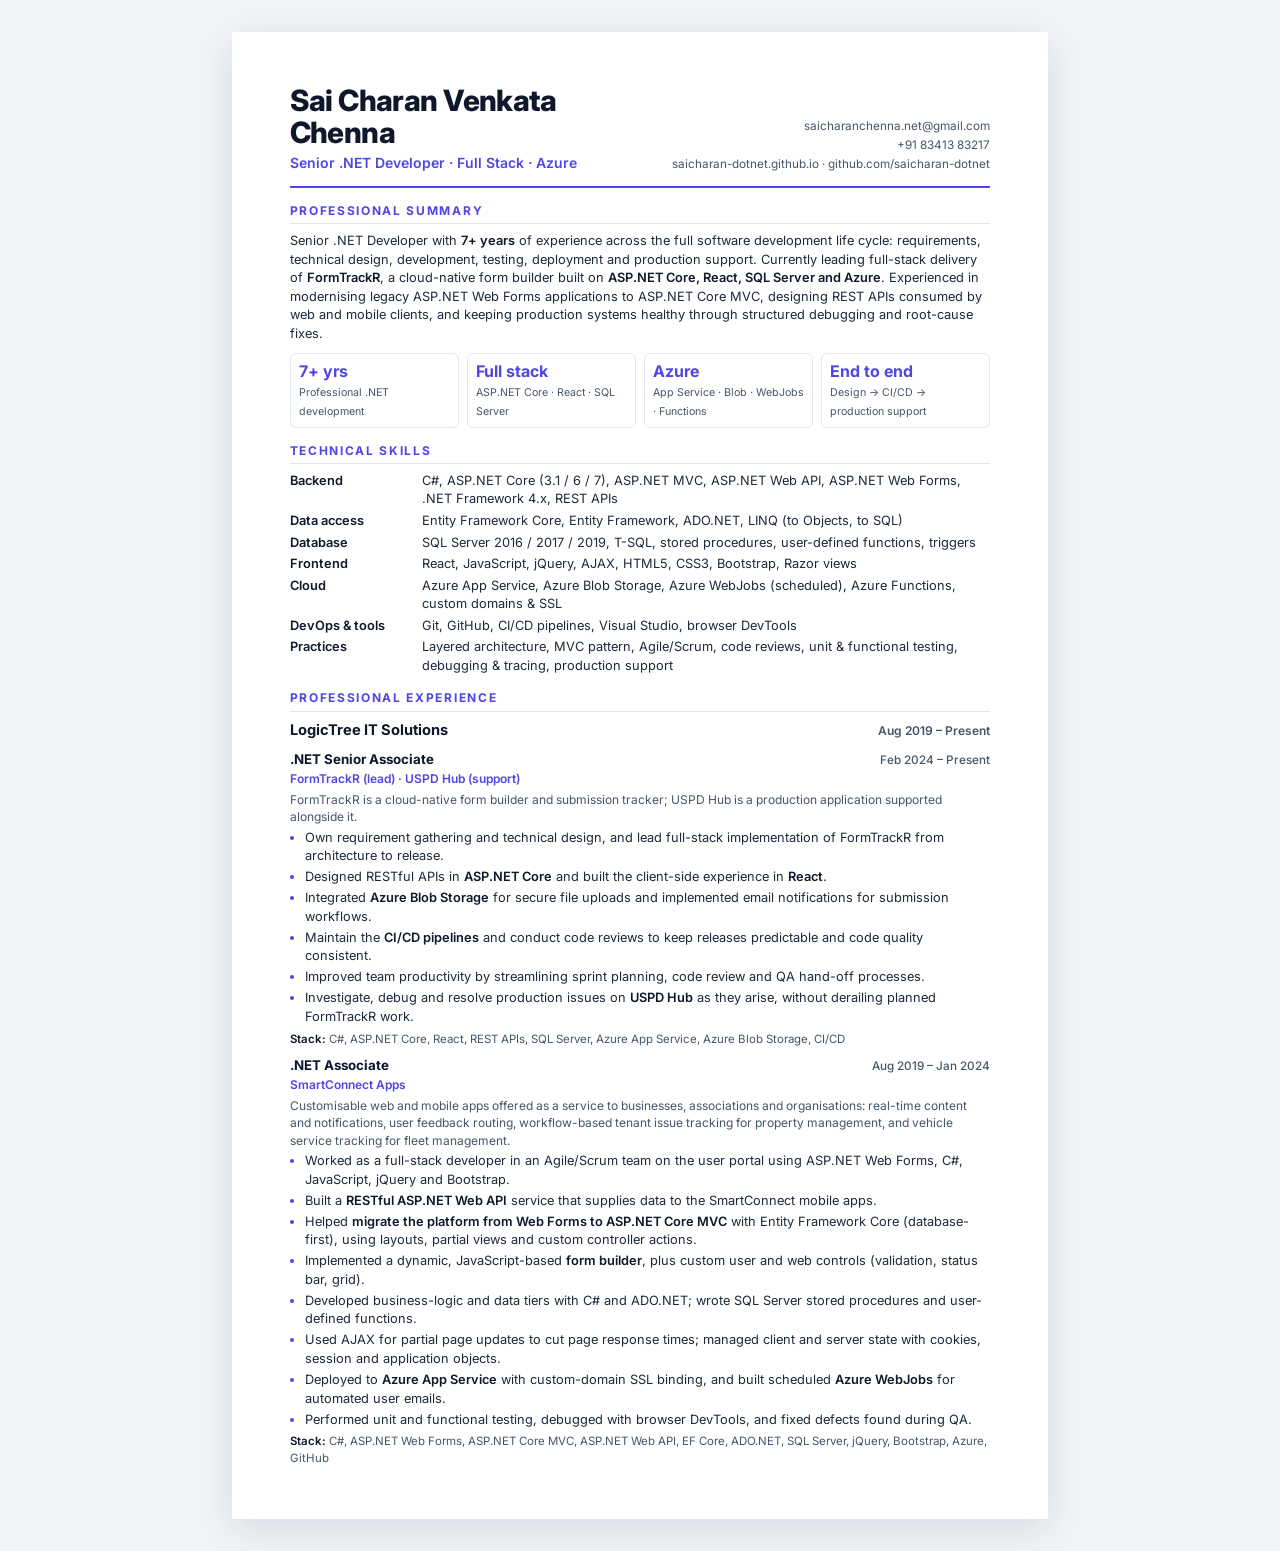
==== resume/resume.html @ d0e2ea47 "Redesign portfolio UI and refresh resume - New responsive design with dark/light themes, animated he" ====
<!DOCTYPE html>
<html lang="en">
<head>
<meta charset="UTF-8">
<meta name="viewport" content="width=device-width, initial-scale=1.0">
<title>Sai Charan Venkata Chenna – Resume</title>
<!--
  Source for Sai_Charan_Senior_DotNet_Developer_Resume.pdf.
  Edit this file, then regenerate the PDF with:  node resume/build-pdf.js
-->
<link rel="preconnect" href="https://fonts.googleapis.com">
<link rel="preconnect" href="https://fonts.gstatic.com" crossorigin>
<link href="https://fonts.googleapis.com/css2?family=Inter:wght@400;500;600;700;800&display=swap" rel="stylesheet">
<style>
  @page { size: Letter; margin: 0.55in 0.6in; }
  * { box-sizing: border-box; margin: 0; padding: 0; }
  :root { --ink: #0f172a; --muted: #475569; --accent: #4f46e5; --rule: #e2e8f0; }
  body { font-family: Inter, "Segoe UI", Arial, sans-serif; color: var(--ink); font-size: 9.6pt; line-height: 1.45; background: #fff; }
  .page { max-width: 7.3in; margin: 0 auto; }
  @media screen { body { background: #f1f5f9; padding: 32px 16px; } .page { background: #fff; padding: 0.55in 0.6in; box-shadow: 0 10px 40px rgba(15,23,42,.12); max-width: 8.5in; } }

  header { display: flex; justify-content: space-between; align-items: flex-end; gap: 24px; padding-bottom: 12px; border-bottom: 2.5px solid var(--accent); }
  h1 { font-size: 22pt; font-weight: 800; letter-spacing: -0.02em; line-height: 1.1; }
  .title { color: var(--accent); font-weight: 600; font-size: 10.5pt; margin-top: 4px; }
  .contact { text-align: right; white-space: nowrap; font-size: 8.8pt; color: var(--muted); line-height: 1.6; }
  .contact a { color: var(--muted); text-decoration: none; }

  section { margin-top: 14px; }
  h2 { font-size: 9pt; font-weight: 700; letter-spacing: 0.14em; text-transform: uppercase; color: var(--accent); padding-bottom: 4px; border-bottom: 1px solid var(--rule); margin-bottom: 8px; }
  p { color: #1e293b; }
  ul { padding-left: 15px; }
  li { margin: 2.5px 0; color: #1e293b; }
  li::marker { color: var(--accent); }
  strong { font-weight: 600; color: var(--ink); }

  .highlights { display: grid; grid-template-columns: repeat(4, 1fr); gap: 8px; margin-top: 10px; }
  .hl { border: 1px solid var(--rule); border-radius: 6px; padding: 6px 8px; }
  .hl b { display: block; font-size: 12pt; color: var(--accent); }
  .hl span { font-size: 8pt; color: var(--muted); }

  .skills { display: grid; grid-template-columns: 1.25in 1fr; row-gap: 3px; column-gap: 12px; }
  .skills dt { font-weight: 600; }
  .skills dd { color: #1e293b; }

  .company { display: flex; justify-content: space-between; align-items: baseline; margin-bottom: 2px; }
  .company h3 { font-size: 11pt; font-weight: 700; }
  .company .when { font-weight: 600; color: var(--muted); font-size: 9pt; }
  .role { margin-top: 9px; break-inside: avoid-page; }
  .role-head { display: flex; justify-content: space-between; align-items: baseline; }
  .role-head h4 { font-size: 10pt; font-weight: 700; }
  .role-head .when { color: var(--muted); font-size: 8.8pt; font-weight: 500; }
  .project { color: var(--accent); font-weight: 600; font-size: 9pt; margin: 1px 0 3px; }
  .context { font-size: 9pt; color: var(--muted); margin-bottom: 3px; }
  .stack { font-size: 8.6pt; color: var(--muted); margin-top: 4px; }
  .stack b { color: var(--ink); font-weight: 600; }
</style>
</head>
<body>
<div class="page">

<header>
  <div>
    <h1>Sai Charan Venkata Chenna</h1>
    <div class="title">Senior .NET Developer · Full Stack · Azure</div>
  </div>
  <div class="contact">
    <a href="mailto:saicharanchenna.net@gmail.com">saicharanchenna.net@gmail.com</a><br>
    +91 83413 83217<br>
    <a href="https://saicharan-dotnet.github.io">saicharan-dotnet.github.io</a> · <a href="https://github.com/saicharan-dotnet">github.com/saicharan-dotnet</a>
  </div>
</header>

<section>
  <h2>Professional Summary</h2>
  <p>
    Senior .NET Developer with <strong>7+ years</strong> of experience across the full software development life cycle:
    requirements, technical design, development, testing, deployment and production support. Currently leading full-stack
    delivery of <strong>FormTrackR</strong>, a cloud-native form builder built on <strong>ASP.NET Core, React, SQL Server and Azure</strong>.
    Experienced in modernising legacy ASP.NET Web Forms applications to ASP.NET Core MVC, designing REST APIs consumed by web
    and mobile clients, and keeping production systems healthy through structured debugging and root-cause fixes.
  </p>
  <div class="highlights">
    <div class="hl"><b>7+ yrs</b><span>Professional .NET development</span></div>
    <div class="hl"><b>Full stack</b><span>ASP.NET Core · React · SQL Server</span></div>
    <div class="hl"><b>Azure</b><span>App Service · Blob · WebJobs · Functions</span></div>
    <div class="hl"><b>End to end</b><span>Design → CI/CD → production support</span></div>
  </div>
</section>

<section>
  <h2>Technical Skills</h2>
  <dl class="skills">
    <dt>Backend</dt><dd>C#, ASP.NET Core (3.1 / 6 / 7), ASP.NET MVC, ASP.NET Web API, ASP.NET Web Forms, .NET Framework 4.x, REST APIs</dd>
    <dt>Data access</dt><dd>Entity Framework Core, Entity Framework, ADO.NET, LINQ (to Objects, to SQL)</dd>
    <dt>Database</dt><dd>SQL Server 2016 / 2017 / 2019, T-SQL, stored procedures, user-defined functions, triggers</dd>
    <dt>Frontend</dt><dd>React, JavaScript, jQuery, AJAX, HTML5, CSS3, Bootstrap, Razor views</dd>
    <dt>Cloud</dt><dd>Azure App Service, Azure Blob Storage, Azure WebJobs (scheduled), Azure Functions, custom domains &amp; SSL</dd>
    <dt>DevOps &amp; tools</dt><dd>Git, GitHub, CI/CD pipelines, Visual Studio, browser DevTools</dd>
    <dt>Practices</dt><dd>Layered architecture, MVC pattern, Agile/Scrum, code reviews, unit &amp; functional testing, debugging &amp; tracing, production support</dd>
  </dl>
</section>

<section>
  <h2>Professional Experience</h2>

  <div class="company">
    <h3>LogicTree IT Solutions</h3>
    <span class="when">Aug 2019 – Present</span>
  </div>

  <div class="role">
    <div class="role-head"><h4>.NET Senior Associate</h4><span class="when">Feb 2024 – Present</span></div>
    <div class="project">FormTrackR (lead) · USPD Hub (support)</div>
    <div class="context">FormTrackR is a cloud-native form builder and submission tracker; USPD Hub is a production application supported alongside it.</div>
    <ul>
      <li>Own requirement gathering and technical design, and lead full-stack implementation of FormTrackR from architecture to release.</li>
      <li>Designed RESTful APIs in <strong>ASP.NET Core</strong> and built the client-side experience in <strong>React</strong>.</li>
      <li>Integrated <strong>Azure Blob Storage</strong> for secure file uploads and implemented email notifications for submission workflows.</li>
      <li>Maintain the <strong>CI/CD pipelines</strong> and conduct code reviews to keep releases predictable and code quality consistent.</li>
      <li>Improved team productivity by streamlining sprint planning, code review and QA hand-off processes.</li>
      <li>Investigate, debug and resolve production issues on <strong>USPD Hub</strong> as they arise, without derailing planned FormTrackR work.</li>
    </ul>
    <div class="stack"><b>Stack:</b> C#, ASP.NET Core, React, REST APIs, SQL Server, Azure App Service, Azure Blob Storage, CI/CD</div>
  </div>

  <div class="role">
    <div class="role-head"><h4>.NET Associate</h4><span class="when">Aug 2019 – Jan 2024</span></div>
    <div class="project">SmartConnect Apps</div>
    <div class="context">
      Customisable web and mobile apps offered as a service to businesses, associations and organisations: real-time content
      and notifications, user feedback routing, workflow-based tenant issue tracking for property management, and vehicle
      service tracking for fleet management.
    </div>
    <ul>
      <li>Worked as a full-stack developer in an Agile/Scrum team on the user portal using ASP.NET Web Forms, C#, JavaScript, jQuery and Bootstrap.</li>
      <li>Built a <strong>RESTful ASP.NET Web API</strong> service that supplies data to the SmartConnect mobile apps.</li>
      <li>Helped <strong>migrate the platform from Web Forms to ASP.NET Core MVC</strong> with Entity Framework Core (database-first), using layouts, partial views and custom controller actions.</li>
      <li>Implemented a dynamic, JavaScript-based <strong>form builder</strong>, plus custom user and web controls (validation, status bar, grid).</li>
      <li>Developed business-logic and data tiers with C# and ADO.NET; wrote SQL Server stored procedures and user-defined functions.</li>
      <li>Used AJAX for partial page updates to cut page response times; managed client and server state with cookies, session and application objects.</li>
      <li>Deployed to <strong>Azure App Service</strong> with custom-domain SSL binding, and built scheduled <strong>Azure WebJobs</strong> for automated user emails.</li>
      <li>Performed unit and functional testing, debugged with browser DevTools, and fixed defects found during QA.</li>
    </ul>
    <div class="stack"><b>Stack:</b> C#, ASP.NET Web Forms, ASP.NET Core MVC, ASP.NET Web API, EF Core, ADO.NET, SQL Server, jQuery, Bootstrap, Azure, GitHub</div>
  </div>
</section>

</div>
</body>
</html>
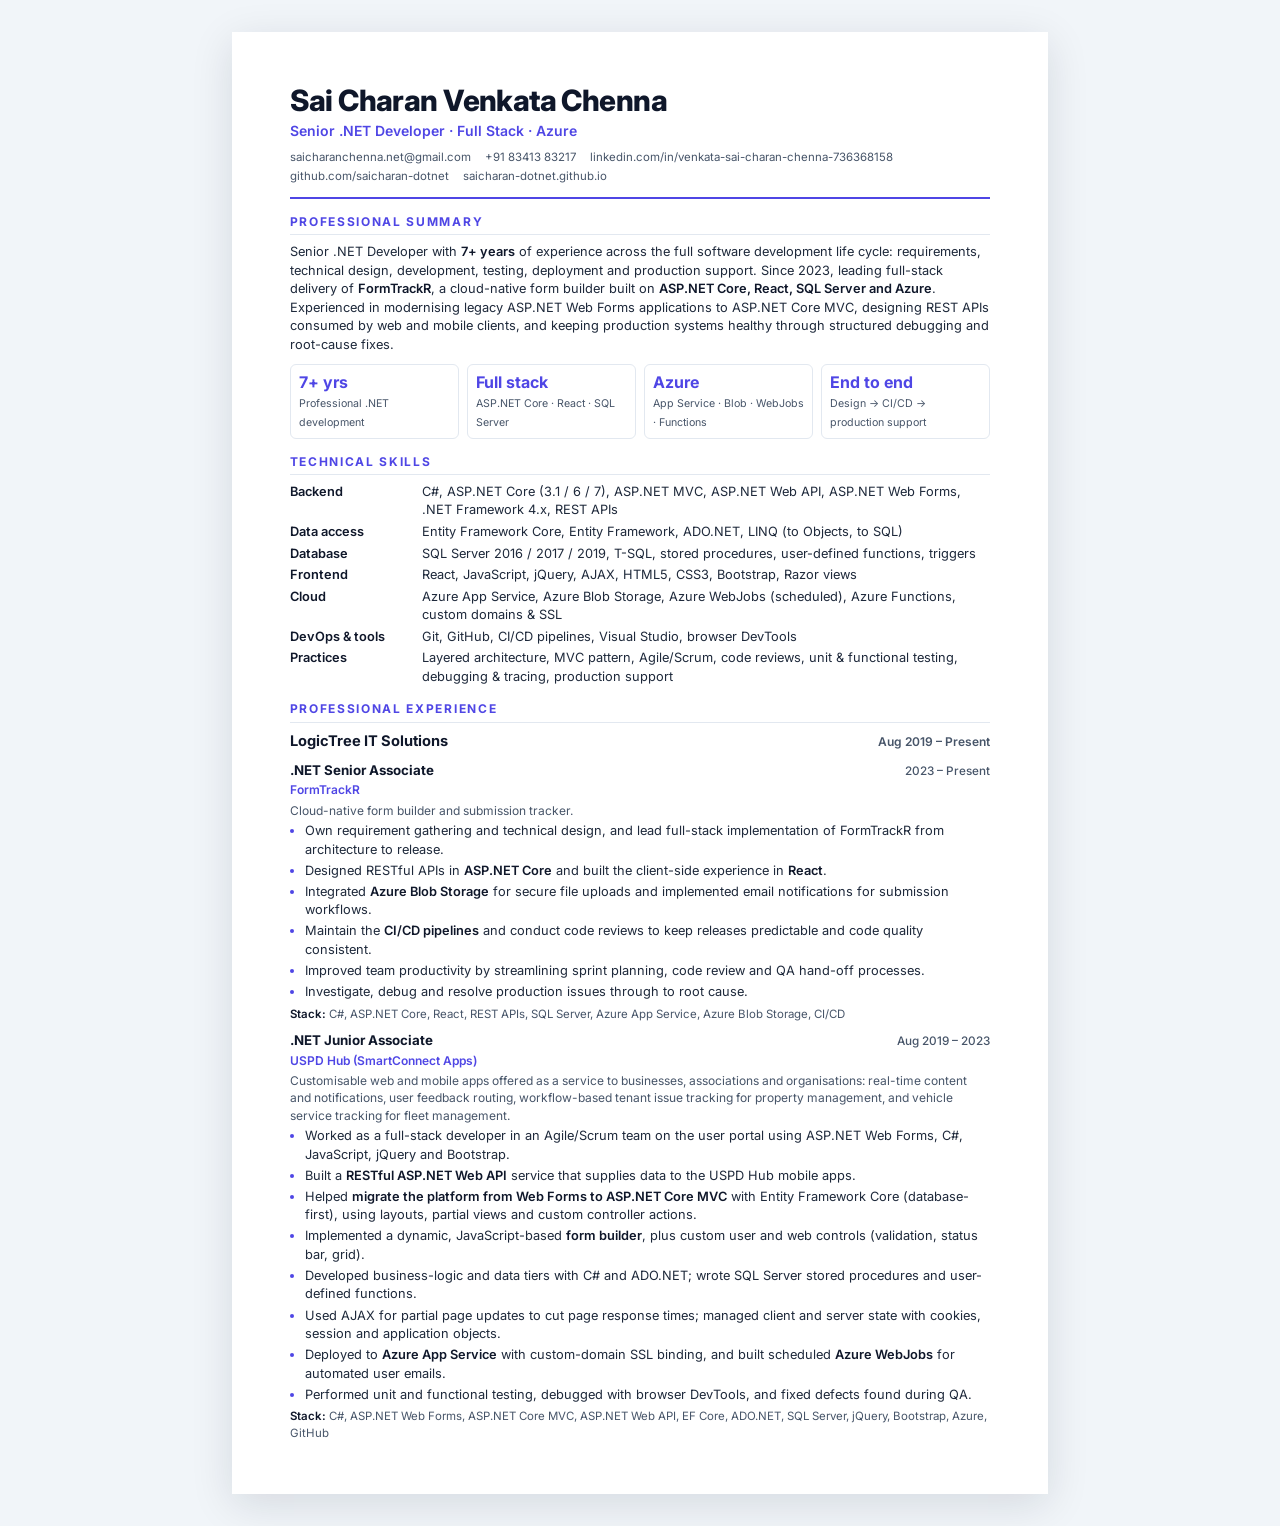
==== commit 7f41b2f0: "Correct role history and add LinkedIn - Junior Associate on USPD Hub (SmartConnect Apps), Aug 2019 -" ====
--- a/resume/resume.html
+++ b/resume/resume.html
@@ -19,10 +19,10 @@
   .page { max-width: 7.3in; margin: 0 auto; }
   @media screen { body { background: #f1f5f9; padding: 32px 16px; } .page { background: #fff; padding: 0.55in 0.6in; box-shadow: 0 10px 40px rgba(15,23,42,.12); max-width: 8.5in; } }
 
-  header { display: flex; justify-content: space-between; align-items: flex-end; gap: 24px; padding-bottom: 12px; border-bottom: 2.5px solid var(--accent); }
-  h1 { font-size: 22pt; font-weight: 800; letter-spacing: -0.02em; line-height: 1.1; }
+  header { padding-bottom: 12px; border-bottom: 2.5px solid var(--accent); }
+  h1 { white-space: nowrap; font-size: 22pt; font-weight: 800; letter-spacing: -0.02em; line-height: 1.1; }
   .title { color: var(--accent); font-weight: 600; font-size: 10.5pt; margin-top: 4px; }
-  .contact { text-align: right; white-space: nowrap; font-size: 8.8pt; color: var(--muted); line-height: 1.6; }
+  .contact { display: flex; flex-wrap: wrap; gap: 2px 14px; margin-top: 8px; font-size: 8.6pt; color: var(--muted); }
   .contact a { color: var(--muted); text-decoration: none; }
 
   section { margin-top: 14px; }
@@ -45,7 +45,8 @@
   .company { display: flex; justify-content: space-between; align-items: baseline; margin-bottom: 2px; }
   .company h3 { font-size: 11pt; font-weight: 700; }
   .company .when { font-weight: 600; color: var(--muted); font-size: 9pt; }
-  .role { margin-top: 9px; break-inside: avoid-page; }
+  .role { margin-top: 9px; }
+  .role-head, .project, .context { break-after: avoid; }
   .role-head { display: flex; justify-content: space-between; align-items: baseline; }
   .role-head h4 { font-size: 10pt; font-weight: 700; }
   .role-head .when { color: var(--muted); font-size: 8.8pt; font-weight: 500; }
@@ -64,9 +65,11 @@
     <div class="title">Senior .NET Developer · Full Stack · Azure</div>
   </div>
   <div class="contact">
-    <a href="mailto:saicharanchenna.net@gmail.com">saicharanchenna.net@gmail.com</a><br>
-    +91 83413 83217<br>
-    <a href="https://saicharan-dotnet.github.io">saicharan-dotnet.github.io</a> · <a href="https://github.com/saicharan-dotnet">github.com/saicharan-dotnet</a>
+    <a href="mailto:saicharanchenna.net@gmail.com">saicharanchenna.net@gmail.com</a>
+    <span>+91 83413 83217</span>
+    <a href="https://www.linkedin.com/in/venkata-sai-charan-chenna-736368158/">linkedin.com/in/venkata-sai-charan-chenna-736368158</a>
+    <a href="https://github.com/saicharan-dotnet">github.com/saicharan-dotnet</a>
+    <a href="https://saicharan-dotnet.github.io">saicharan-dotnet.github.io</a>
   </div>
 </header>
 
@@ -74,7 +77,7 @@
   <h2>Professional Summary</h2>
   <p>
     Senior .NET Developer with <strong>7+ years</strong> of experience across the full software development life cycle:
-    requirements, technical design, development, testing, deployment and production support. Currently leading full-stack
+    requirements, technical design, development, testing, deployment and production support. Since 2023, leading full-stack
     delivery of <strong>FormTrackR</strong>, a cloud-native form builder built on <strong>ASP.NET Core, React, SQL Server and Azure</strong>.
     Experienced in modernising legacy ASP.NET Web Forms applications to ASP.NET Core MVC, designing REST APIs consumed by web
     and mobile clients, and keeping production systems healthy through structured debugging and root-cause fixes.
@@ -109,23 +112,23 @@
   </div>
 
   <div class="role">
-    <div class="role-head"><h4>.NET Senior Associate</h4><span class="when">Feb 2024 – Present</span></div>
-    <div class="project">FormTrackR (lead) · USPD Hub (support)</div>
-    <div class="context">FormTrackR is a cloud-native form builder and submission tracker; USPD Hub is a production application supported alongside it.</div>
+    <div class="role-head"><h4>.NET Senior Associate</h4><span class="when">2023 – Present</span></div>
+    <div class="project">FormTrackR</div>
+    <div class="context">Cloud-native form builder and submission tracker.</div>
     <ul>
       <li>Own requirement gathering and technical design, and lead full-stack implementation of FormTrackR from architecture to release.</li>
       <li>Designed RESTful APIs in <strong>ASP.NET Core</strong> and built the client-side experience in <strong>React</strong>.</li>
       <li>Integrated <strong>Azure Blob Storage</strong> for secure file uploads and implemented email notifications for submission workflows.</li>
       <li>Maintain the <strong>CI/CD pipelines</strong> and conduct code reviews to keep releases predictable and code quality consistent.</li>
       <li>Improved team productivity by streamlining sprint planning, code review and QA hand-off processes.</li>
-      <li>Investigate, debug and resolve production issues on <strong>USPD Hub</strong> as they arise, without derailing planned FormTrackR work.</li>
+      <li>Investigate, debug and resolve production issues through to root cause.</li>
     </ul>
     <div class="stack"><b>Stack:</b> C#, ASP.NET Core, React, REST APIs, SQL Server, Azure App Service, Azure Blob Storage, CI/CD</div>
   </div>
 
   <div class="role">
-    <div class="role-head"><h4>.NET Associate</h4><span class="when">Aug 2019 – Jan 2024</span></div>
-    <div class="project">SmartConnect Apps</div>
+    <div class="role-head"><h4>.NET Junior Associate</h4><span class="when">Aug 2019 – 2023</span></div>
+    <div class="project">USPD Hub (SmartConnect Apps)</div>
     <div class="context">
       Customisable web and mobile apps offered as a service to businesses, associations and organisations: real-time content
       and notifications, user feedback routing, workflow-based tenant issue tracking for property management, and vehicle
@@ -133,7 +136,7 @@
     </div>
     <ul>
       <li>Worked as a full-stack developer in an Agile/Scrum team on the user portal using ASP.NET Web Forms, C#, JavaScript, jQuery and Bootstrap.</li>
-      <li>Built a <strong>RESTful ASP.NET Web API</strong> service that supplies data to the SmartConnect mobile apps.</li>
+      <li>Built a <strong>RESTful ASP.NET Web API</strong> service that supplies data to the USPD Hub mobile apps.</li>
       <li>Helped <strong>migrate the platform from Web Forms to ASP.NET Core MVC</strong> with Entity Framework Core (database-first), using layouts, partial views and custom controller actions.</li>
       <li>Implemented a dynamic, JavaScript-based <strong>form builder</strong>, plus custom user and web controls (validation, status bar, grid).</li>
       <li>Developed business-logic and data tiers with C# and ADO.NET; wrote SQL Server stored procedures and user-defined functions.</li>
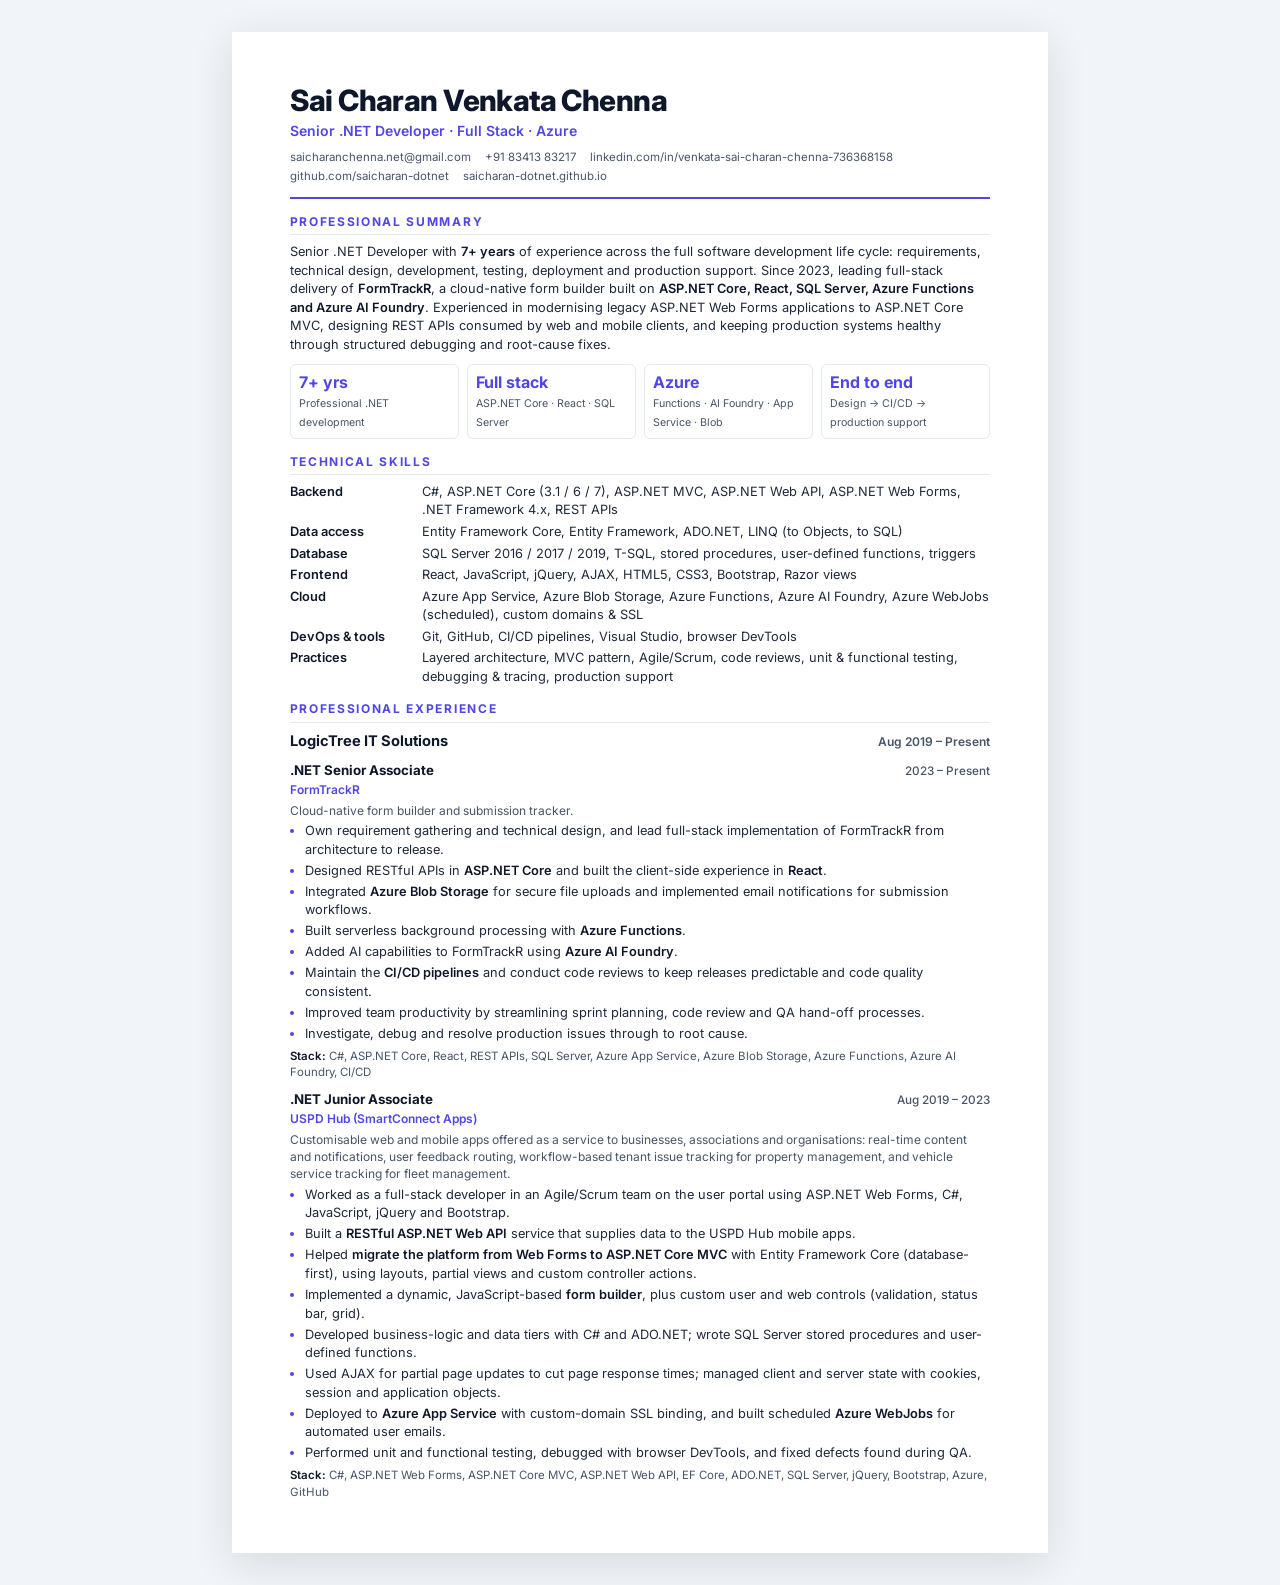
==== commit e57a4e3a: "Add Azure Functions and Azure AI Foundry to FormTrackR Co-Authored-By: Claude Opus 5.5 <noreply@anth" ====
--- a/resume/resume.html
+++ b/resume/resume.html
@@ -78,14 +78,14 @@
   <p>
     Senior .NET Developer with <strong>7+ years</strong> of experience across the full software development life cycle:
     requirements, technical design, development, testing, deployment and production support. Since 2023, leading full-stack
-    delivery of <strong>FormTrackR</strong>, a cloud-native form builder built on <strong>ASP.NET Core, React, SQL Server and Azure</strong>.
+    delivery of <strong>FormTrackR</strong>, a cloud-native form builder built on <strong>ASP.NET Core, React, SQL Server, Azure Functions and Azure AI Foundry</strong>.
     Experienced in modernising legacy ASP.NET Web Forms applications to ASP.NET Core MVC, designing REST APIs consumed by web
     and mobile clients, and keeping production systems healthy through structured debugging and root-cause fixes.
   </p>
   <div class="highlights">
     <div class="hl"><b>7+ yrs</b><span>Professional .NET development</span></div>
     <div class="hl"><b>Full stack</b><span>ASP.NET Core · React · SQL Server</span></div>
-    <div class="hl"><b>Azure</b><span>App Service · Blob · WebJobs · Functions</span></div>
+    <div class="hl"><b>Azure</b><span>Functions · AI Foundry · App Service · Blob</span></div>
     <div class="hl"><b>End to end</b><span>Design → CI/CD → production support</span></div>
   </div>
 </section>
@@ -97,7 +97,7 @@
     <dt>Data access</dt><dd>Entity Framework Core, Entity Framework, ADO.NET, LINQ (to Objects, to SQL)</dd>
     <dt>Database</dt><dd>SQL Server 2016 / 2017 / 2019, T-SQL, stored procedures, user-defined functions, triggers</dd>
     <dt>Frontend</dt><dd>React, JavaScript, jQuery, AJAX, HTML5, CSS3, Bootstrap, Razor views</dd>
-    <dt>Cloud</dt><dd>Azure App Service, Azure Blob Storage, Azure WebJobs (scheduled), Azure Functions, custom domains &amp; SSL</dd>
+    <dt>Cloud</dt><dd>Azure App Service, Azure Blob Storage, Azure Functions, Azure AI Foundry, Azure WebJobs (scheduled), custom domains &amp; SSL</dd>
     <dt>DevOps &amp; tools</dt><dd>Git, GitHub, CI/CD pipelines, Visual Studio, browser DevTools</dd>
     <dt>Practices</dt><dd>Layered architecture, MVC pattern, Agile/Scrum, code reviews, unit &amp; functional testing, debugging &amp; tracing, production support</dd>
   </dl>
@@ -119,11 +119,13 @@
       <li>Own requirement gathering and technical design, and lead full-stack implementation of FormTrackR from architecture to release.</li>
       <li>Designed RESTful APIs in <strong>ASP.NET Core</strong> and built the client-side experience in <strong>React</strong>.</li>
       <li>Integrated <strong>Azure Blob Storage</strong> for secure file uploads and implemented email notifications for submission workflows.</li>
+      <li>Built serverless background processing with <strong>Azure Functions</strong>.</li>
+      <li>Added AI capabilities to FormTrackR using <strong>Azure AI Foundry</strong>.</li>
       <li>Maintain the <strong>CI/CD pipelines</strong> and conduct code reviews to keep releases predictable and code quality consistent.</li>
       <li>Improved team productivity by streamlining sprint planning, code review and QA hand-off processes.</li>
       <li>Investigate, debug and resolve production issues through to root cause.</li>
     </ul>
-    <div class="stack"><b>Stack:</b> C#, ASP.NET Core, React, REST APIs, SQL Server, Azure App Service, Azure Blob Storage, CI/CD</div>
+    <div class="stack"><b>Stack:</b> C#, ASP.NET Core, React, REST APIs, SQL Server, Azure App Service, Azure Blob Storage, Azure Functions, Azure AI Foundry, CI/CD</div>
   </div>
 
   <div class="role">
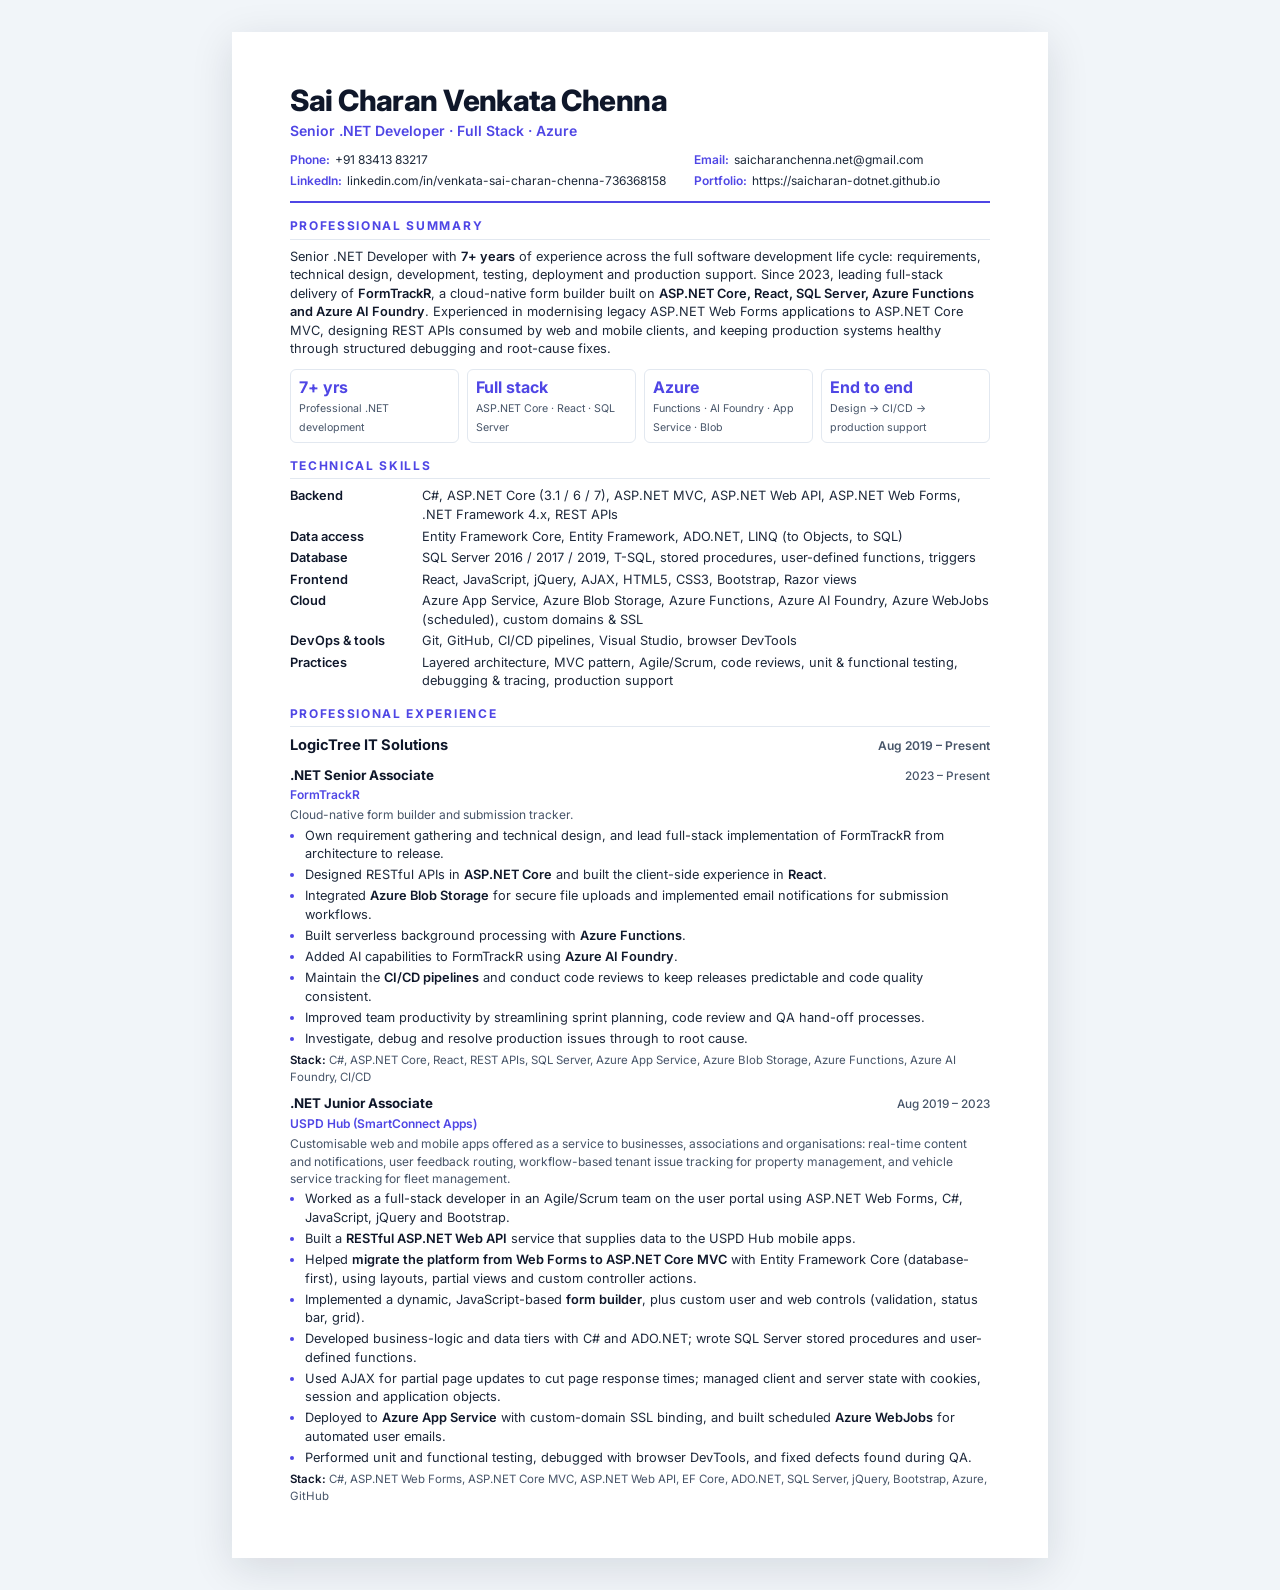
==== commit 9e5c5ae9: "Label resume contact details and drop GitHub link Co-Authored-By: Claude Opus 5.5 <noreply@anthropic" ====
--- a/resume/resume.html
+++ b/resume/resume.html
@@ -22,8 +22,9 @@
   header { padding-bottom: 12px; border-bottom: 2.5px solid var(--accent); }
   h1 { white-space: nowrap; font-size: 22pt; font-weight: 800; letter-spacing: -0.02em; line-height: 1.1; }
   .title { color: var(--accent); font-weight: 600; font-size: 10.5pt; margin-top: 4px; }
-  .contact { display: flex; flex-wrap: wrap; gap: 2px 14px; margin-top: 8px; font-size: 8.6pt; color: var(--muted); }
-  .contact a { color: var(--muted); text-decoration: none; }
+  .contact { display: grid; grid-template-columns: auto auto; justify-content: start; gap: 3px 28px; margin-top: 10px; font-size: 9pt; color: #1e293b; }
+  .contact b { color: var(--accent); font-weight: 600; margin-right: 2px; }
+  .contact a { color: #1e293b; text-decoration: none; }
 
   section { margin-top: 14px; }
   h2 { font-size: 9pt; font-weight: 700; letter-spacing: 0.14em; text-transform: uppercase; color: var(--accent); padding-bottom: 4px; border-bottom: 1px solid var(--rule); margin-bottom: 8px; }
@@ -65,11 +66,10 @@
     <div class="title">Senior .NET Developer · Full Stack · Azure</div>
   </div>
   <div class="contact">
-    <a href="mailto:saicharanchenna.net@gmail.com">saicharanchenna.net@gmail.com</a>
-    <span>+91 83413 83217</span>
-    <a href="https://www.linkedin.com/in/venkata-sai-charan-chenna-736368158/">linkedin.com/in/venkata-sai-charan-chenna-736368158</a>
-    <a href="https://github.com/saicharan-dotnet">github.com/saicharan-dotnet</a>
-    <a href="https://saicharan-dotnet.github.io">saicharan-dotnet.github.io</a>
+    <span><b>Phone:</b> +91 83413 83217</span>
+    <span><b>Email:</b> <a href="mailto:saicharanchenna.net@gmail.com">saicharanchenna.net@gmail.com</a></span>
+    <span><b>LinkedIn:</b> <a href="https://www.linkedin.com/in/venkata-sai-charan-chenna-736368158/">linkedin.com/in/venkata-sai-charan-chenna-736368158</a></span>
+    <span><b>Portfolio:</b> <a href="https://saicharan-dotnet.github.io">https://saicharan-dotnet.github.io</a></span>
   </div>
 </header>
 
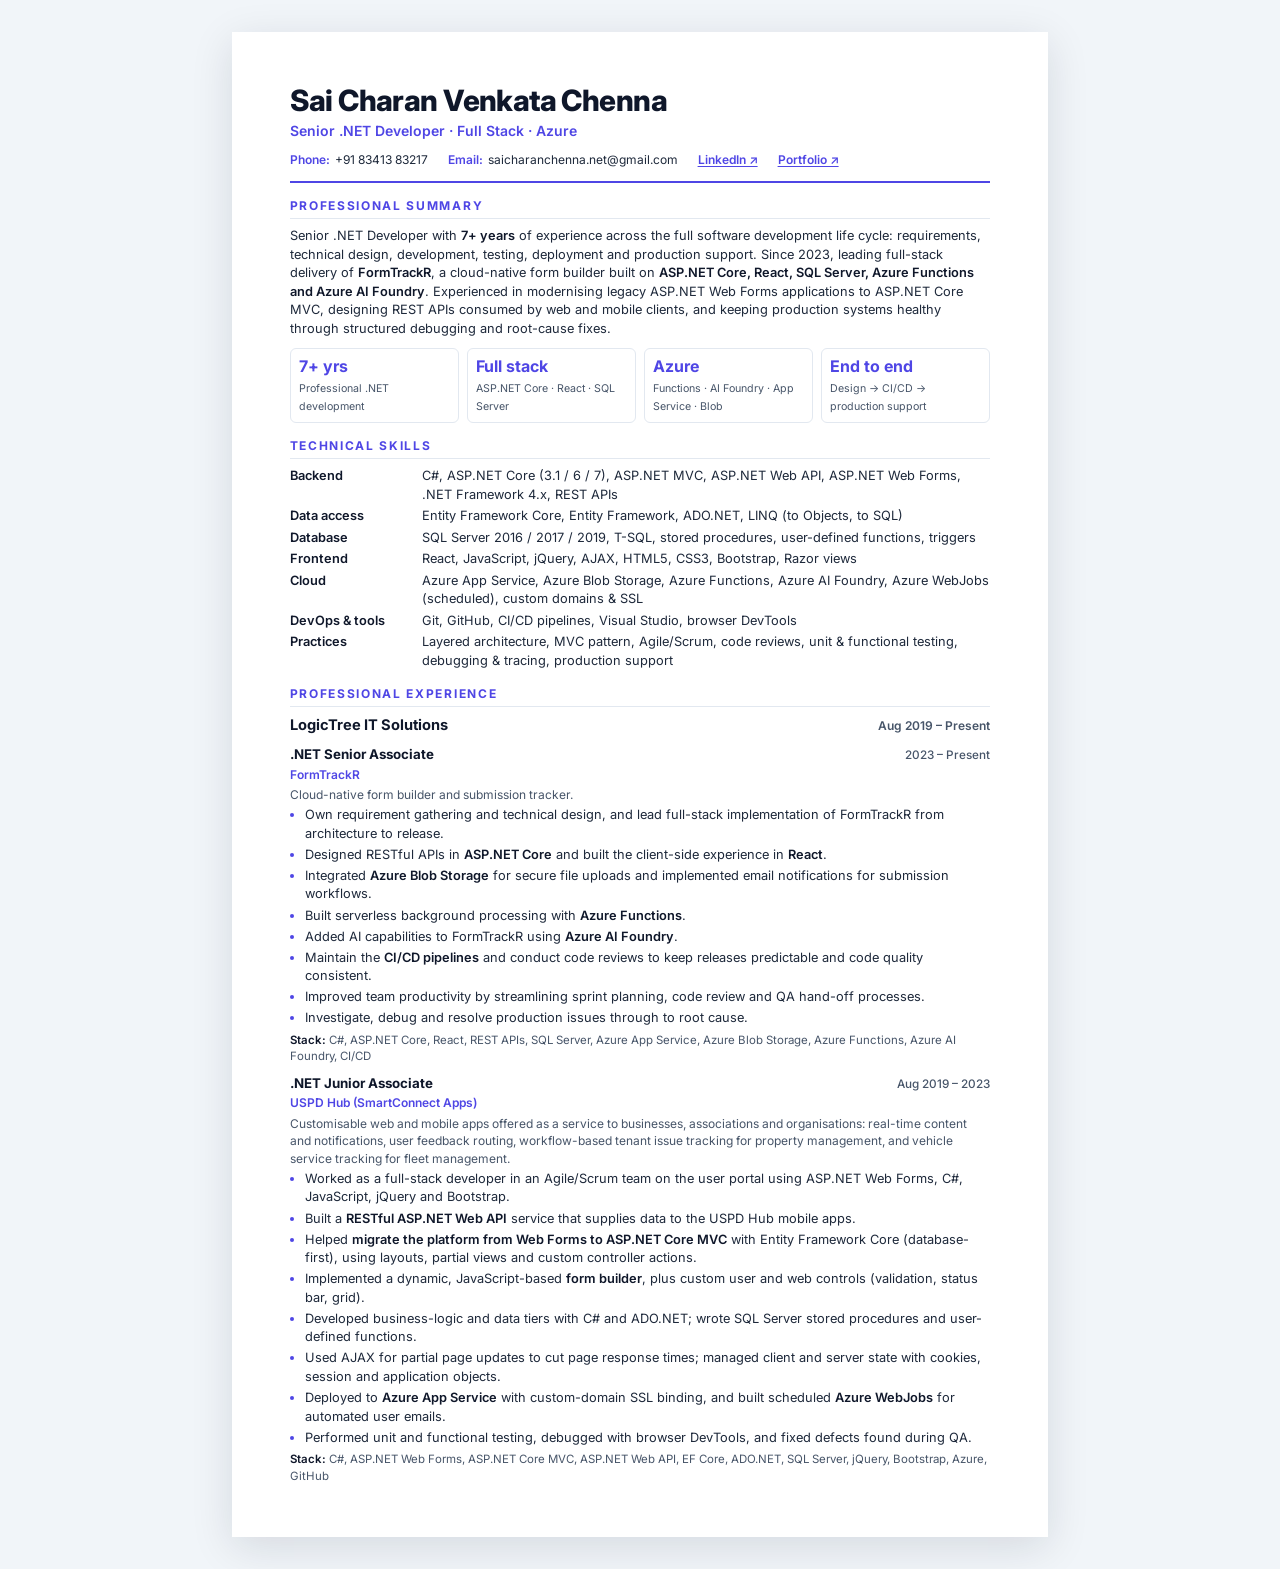
==== commit 613d31b6: "Show LinkedIn and Portfolio as short links in resume" ====
--- a/resume/resume.html
+++ b/resume/resume.html
@@ -22,9 +22,10 @@
   header { padding-bottom: 12px; border-bottom: 2.5px solid var(--accent); }
   h1 { white-space: nowrap; font-size: 22pt; font-weight: 800; letter-spacing: -0.02em; line-height: 1.1; }
   .title { color: var(--accent); font-weight: 600; font-size: 10.5pt; margin-top: 4px; }
-  .contact { display: grid; grid-template-columns: auto auto; justify-content: start; gap: 3px 28px; margin-top: 10px; font-size: 9pt; color: #1e293b; }
+  .contact { display: flex; flex-wrap: wrap; gap: 4px 20px; margin-top: 10px; font-size: 9pt; color: #1e293b; }
   .contact b { color: var(--accent); font-weight: 600; margin-right: 2px; }
   .contact a { color: #1e293b; text-decoration: none; }
+  .contact a.link { color: var(--accent); font-weight: 600; text-decoration: underline; text-underline-offset: 2px; }
 
   section { margin-top: 14px; }
   h2 { font-size: 9pt; font-weight: 700; letter-spacing: 0.14em; text-transform: uppercase; color: var(--accent); padding-bottom: 4px; border-bottom: 1px solid var(--rule); margin-bottom: 8px; }
@@ -68,8 +69,8 @@
   <div class="contact">
     <span><b>Phone:</b> +91 83413 83217</span>
     <span><b>Email:</b> <a href="mailto:saicharanchenna.net@gmail.com">saicharanchenna.net@gmail.com</a></span>
-    <span><b>LinkedIn:</b> <a href="https://www.linkedin.com/in/venkata-sai-charan-chenna-736368158/">linkedin.com/in/venkata-sai-charan-chenna-736368158</a></span>
-    <span><b>Portfolio:</b> <a href="https://saicharan-dotnet.github.io">https://saicharan-dotnet.github.io</a></span>
+    <span><a class="link" href="https://www.linkedin.com/in/venkata-sai-charan-chenna-736368158/">LinkedIn ↗</a></span>
+    <span><a class="link" href="https://saicharan-dotnet.github.io/">Portfolio ↗</a></span>
   </div>
 </header>
 
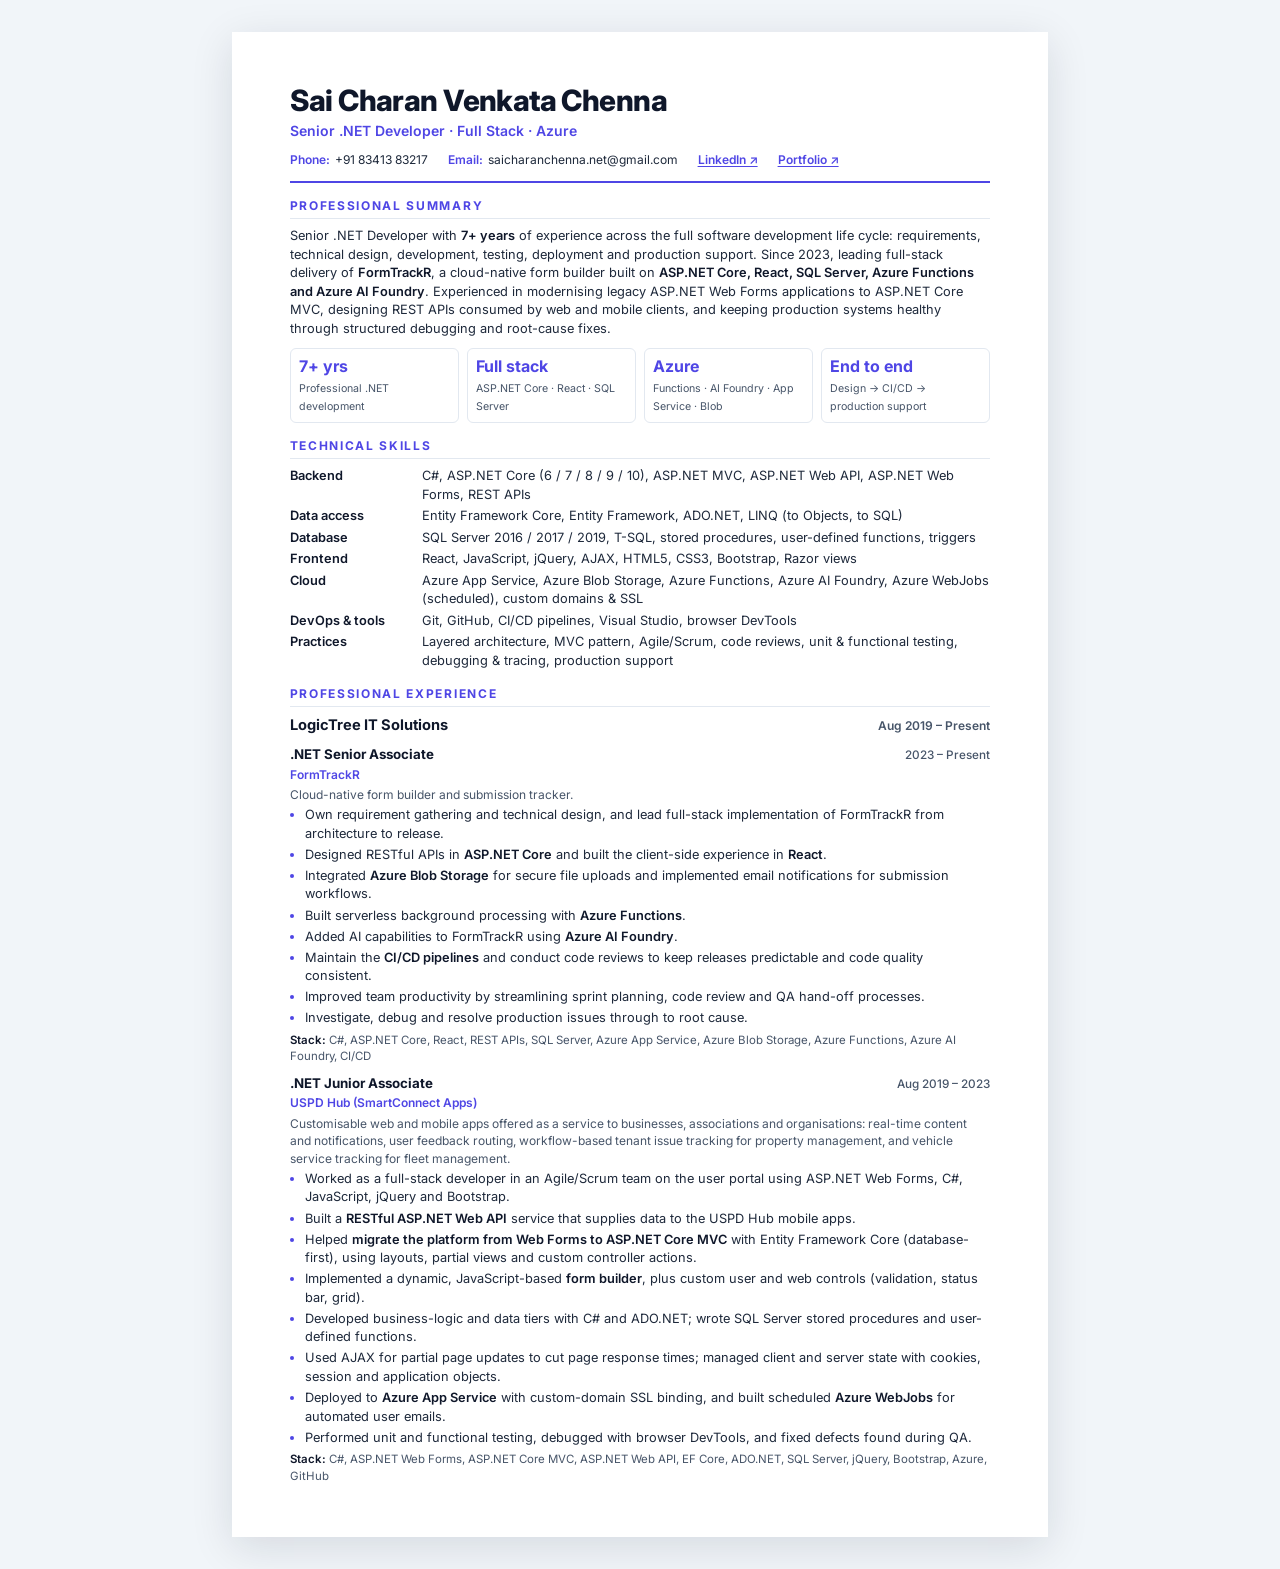
==== commit 62a64a3f: "Update ASP.NET Core versions to 6-10 and drop 3.1 and .NET Framework 4.x" ====
--- a/resume/resume.html
+++ b/resume/resume.html
@@ -94,7 +94,7 @@
 <section>
   <h2>Technical Skills</h2>
   <dl class="skills">
-    <dt>Backend</dt><dd>C#, ASP.NET Core (3.1 / 6 / 7), ASP.NET MVC, ASP.NET Web API, ASP.NET Web Forms, .NET Framework 4.x, REST APIs</dd>
+    <dt>Backend</dt><dd>C#, ASP.NET Core (6 / 7 / 8 / 9 / 10), ASP.NET MVC, ASP.NET Web API, ASP.NET Web Forms, REST APIs</dd>
     <dt>Data access</dt><dd>Entity Framework Core, Entity Framework, ADO.NET, LINQ (to Objects, to SQL)</dd>
     <dt>Database</dt><dd>SQL Server 2016 / 2017 / 2019, T-SQL, stored procedures, user-defined functions, triggers</dd>
     <dt>Frontend</dt><dd>React, JavaScript, jQuery, AJAX, HTML5, CSS3, Bootstrap, Razor views</dd>
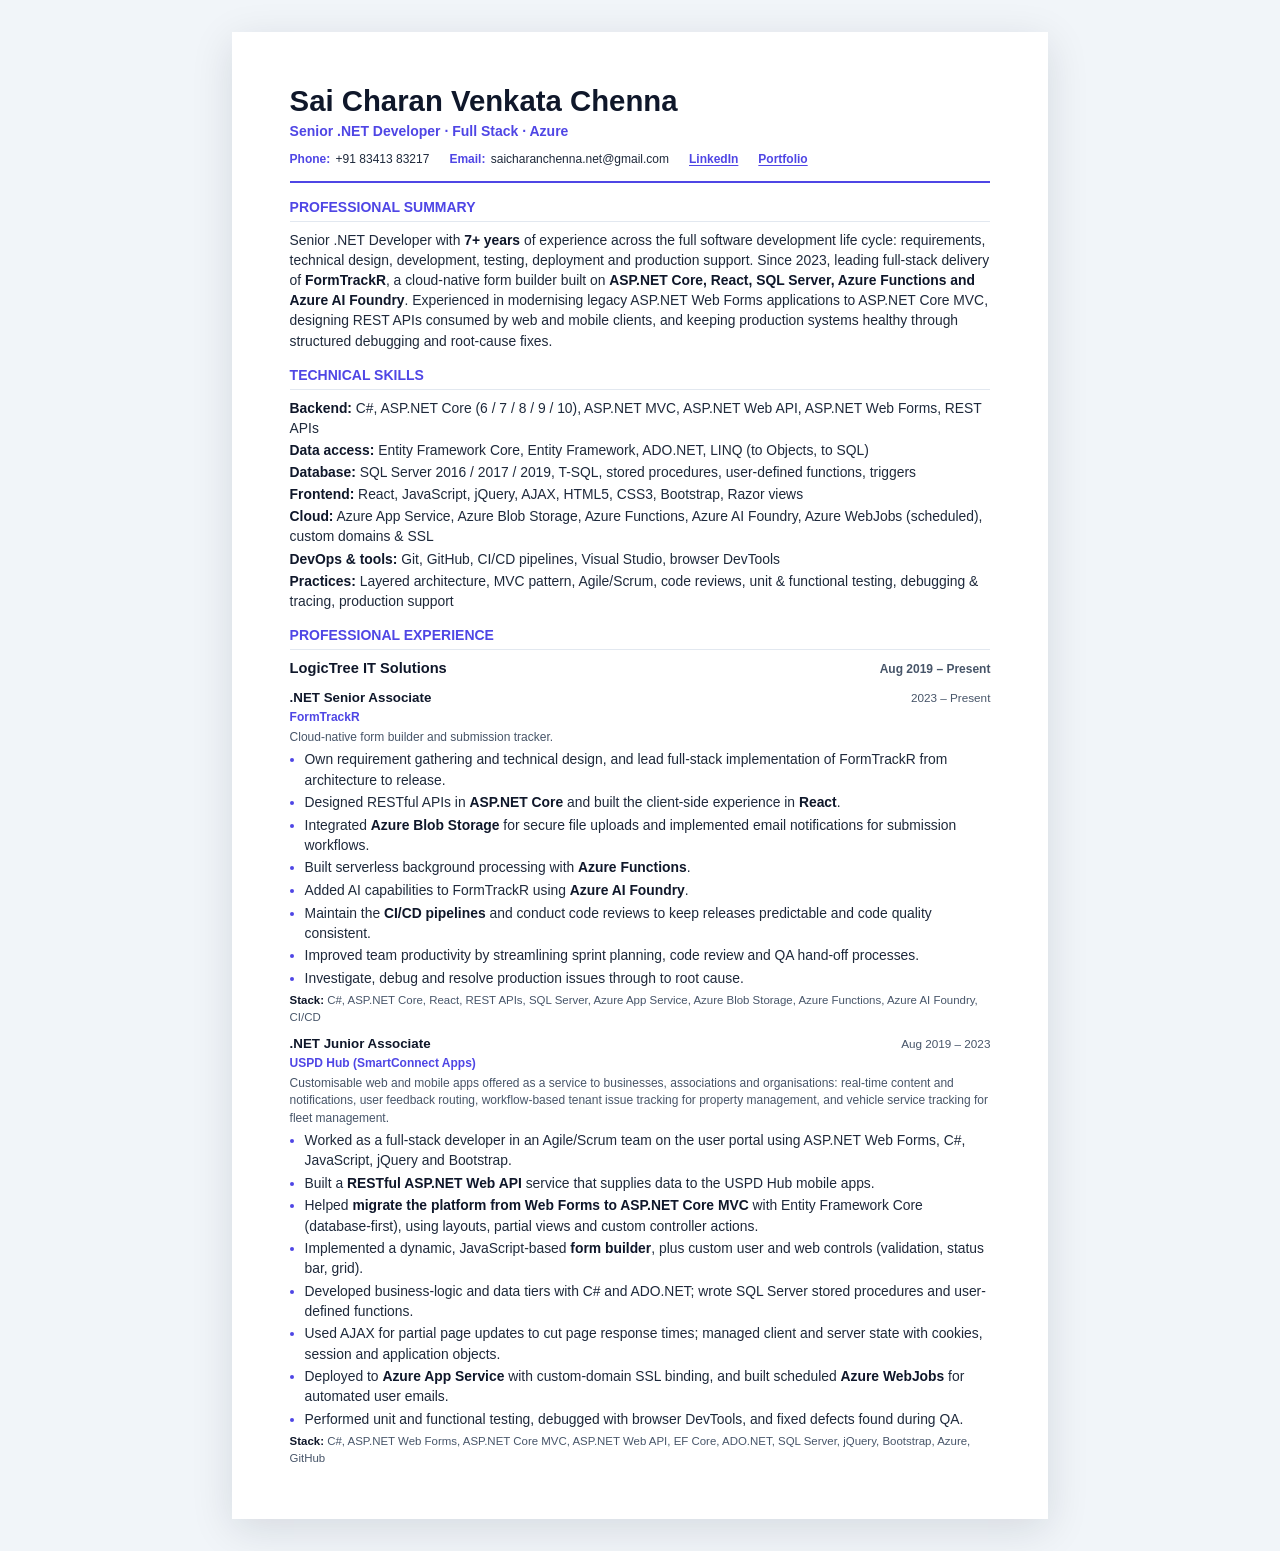
==== commit 0cc90ae4: "Make resume PDF easier for ATS to read" ====
--- a/resume/resume.html
+++ b/resume/resume.html
@@ -8,19 +8,16 @@
   Source for Sai_Charan_Senior_DotNet_Developer_Resume.pdf.
   Edit this file, then regenerate the PDF with:  node resume/build-pdf.js
 -->
-<link rel="preconnect" href="https://fonts.googleapis.com">
-<link rel="preconnect" href="https://fonts.gstatic.com" crossorigin>
-<link href="https://fonts.googleapis.com/css2?family=Inter:wght@400;500;600;700;800&display=swap" rel="stylesheet">
 <style>
   @page { size: Letter; margin: 0.55in 0.6in; }
   * { box-sizing: border-box; margin: 0; padding: 0; }
   :root { --ink: #0f172a; --muted: #475569; --accent: #4f46e5; --rule: #e2e8f0; }
-  body { font-family: Inter, "Segoe UI", Arial, sans-serif; color: var(--ink); font-size: 9.6pt; line-height: 1.45; background: #fff; }
+  body { font-family: Calibri, Carlito, Arial, "Liberation Sans", sans-serif; color: var(--ink); font-size: 10.4pt; line-height: 1.45; background: #fff; }
   .page { max-width: 7.3in; margin: 0 auto; }
   @media screen { body { background: #f1f5f9; padding: 32px 16px; } .page { background: #fff; padding: 0.55in 0.6in; box-shadow: 0 10px 40px rgba(15,23,42,.12); max-width: 8.5in; } }
 
   header { padding-bottom: 12px; border-bottom: 2.5px solid var(--accent); }
-  h1 { white-space: nowrap; font-size: 22pt; font-weight: 800; letter-spacing: -0.02em; line-height: 1.1; }
+  h1 { white-space: nowrap; font-size: 22pt; font-weight: 700; line-height: 1.1; }
   .title { color: var(--accent); font-weight: 600; font-size: 10.5pt; margin-top: 4px; }
   .contact { display: flex; flex-wrap: wrap; gap: 4px 20px; margin-top: 10px; font-size: 9pt; color: #1e293b; }
   .contact b { color: var(--accent); font-weight: 600; margin-right: 2px; }
@@ -28,21 +25,16 @@
   .contact a.link { color: var(--accent); font-weight: 600; text-decoration: underline; text-underline-offset: 2px; }
 
   section { margin-top: 14px; }
-  h2 { font-size: 9pt; font-weight: 700; letter-spacing: 0.14em; text-transform: uppercase; color: var(--accent); padding-bottom: 4px; border-bottom: 1px solid var(--rule); margin-bottom: 8px; }
+  h2 { font-size: 10.5pt; font-weight: 700; text-transform: uppercase; color: var(--accent); padding-bottom: 4px; border-bottom: 1px solid var(--rule); margin-bottom: 8px; }
   p { color: #1e293b; }
   ul { padding-left: 15px; }
   li { margin: 2.5px 0; color: #1e293b; }
   li::marker { color: var(--accent); }
   strong { font-weight: 600; color: var(--ink); }
 
-  .highlights { display: grid; grid-template-columns: repeat(4, 1fr); gap: 8px; margin-top: 10px; }
-  .hl { border: 1px solid var(--rule); border-radius: 6px; padding: 6px 8px; }
-  .hl b { display: block; font-size: 12pt; color: var(--accent); }
-  .hl span { font-size: 8pt; color: var(--muted); }
 
-  .skills { display: grid; grid-template-columns: 1.25in 1fr; row-gap: 3px; column-gap: 12px; }
-  .skills dt { font-weight: 600; }
-  .skills dd { color: #1e293b; }
+  .skills { list-style: none; padding-left: 0; }
+  .skills li { margin: 2px 0; }
 
   .company { display: flex; justify-content: space-between; align-items: baseline; margin-bottom: 2px; }
   .company h3 { font-size: 11pt; font-weight: 700; }
@@ -69,8 +61,8 @@
   <div class="contact">
     <span><b>Phone:</b> +91 83413 83217</span>
     <span><b>Email:</b> <a href="mailto:saicharanchenna.net@gmail.com">saicharanchenna.net@gmail.com</a></span>
-    <span><a class="link" href="https://www.linkedin.com/in/venkata-sai-charan-chenna-736368158/">LinkedIn ↗</a></span>
-    <span><a class="link" href="https://saicharan-dotnet.github.io/">Portfolio ↗</a></span>
+    <span><a class="link" href="https://www.linkedin.com/in/venkata-sai-charan-chenna-736368158/">LinkedIn</a></span>
+    <span><a class="link" href="https://saicharan-dotnet.github.io/">Portfolio</a></span>
   </div>
 </header>
 
@@ -83,25 +75,19 @@
     Experienced in modernising legacy ASP.NET Web Forms applications to ASP.NET Core MVC, designing REST APIs consumed by web
     and mobile clients, and keeping production systems healthy through structured debugging and root-cause fixes.
   </p>
-  <div class="highlights">
-    <div class="hl"><b>7+ yrs</b><span>Professional .NET development</span></div>
-    <div class="hl"><b>Full stack</b><span>ASP.NET Core · React · SQL Server</span></div>
-    <div class="hl"><b>Azure</b><span>Functions · AI Foundry · App Service · Blob</span></div>
-    <div class="hl"><b>End to end</b><span>Design → CI/CD → production support</span></div>
-  </div>
 </section>
 
 <section>
   <h2>Technical Skills</h2>
-  <dl class="skills">
-    <dt>Backend</dt><dd>C#, ASP.NET Core (6 / 7 / 8 / 9 / 10), ASP.NET MVC, ASP.NET Web API, ASP.NET Web Forms, REST APIs</dd>
-    <dt>Data access</dt><dd>Entity Framework Core, Entity Framework, ADO.NET, LINQ (to Objects, to SQL)</dd>
-    <dt>Database</dt><dd>SQL Server 2016 / 2017 / 2019, T-SQL, stored procedures, user-defined functions, triggers</dd>
-    <dt>Frontend</dt><dd>React, JavaScript, jQuery, AJAX, HTML5, CSS3, Bootstrap, Razor views</dd>
-    <dt>Cloud</dt><dd>Azure App Service, Azure Blob Storage, Azure Functions, Azure AI Foundry, Azure WebJobs (scheduled), custom domains &amp; SSL</dd>
-    <dt>DevOps &amp; tools</dt><dd>Git, GitHub, CI/CD pipelines, Visual Studio, browser DevTools</dd>
-    <dt>Practices</dt><dd>Layered architecture, MVC pattern, Agile/Scrum, code reviews, unit &amp; functional testing, debugging &amp; tracing, production support</dd>
-  </dl>
+  <ul class="skills">
+    <li><strong>Backend:</strong> C#, ASP.NET Core (6 / 7 / 8 / 9 / 10), ASP.NET MVC, ASP.NET Web API, ASP.NET Web Forms, REST APIs</li>
+    <li><strong>Data access:</strong> Entity Framework Core, Entity Framework, ADO.NET, LINQ (to Objects, to SQL)</li>
+    <li><strong>Database:</strong> SQL Server 2016 / 2017 / 2019, T-SQL, stored procedures, user-defined functions, triggers</li>
+    <li><strong>Frontend:</strong> React, JavaScript, jQuery, AJAX, HTML5, CSS3, Bootstrap, Razor views</li>
+    <li><strong>Cloud:</strong> Azure App Service, Azure Blob Storage, Azure Functions, Azure AI Foundry, Azure WebJobs (scheduled), custom domains &amp; SSL</li>
+    <li><strong>DevOps &amp; tools:</strong> Git, GitHub, CI/CD pipelines, Visual Studio, browser DevTools</li>
+    <li><strong>Practices:</strong> Layered architecture, MVC pattern, Agile/Scrum, code reviews, unit &amp; functional testing, debugging &amp; tracing, production support</li>
+  </ul>
 </section>
 
 <section>
